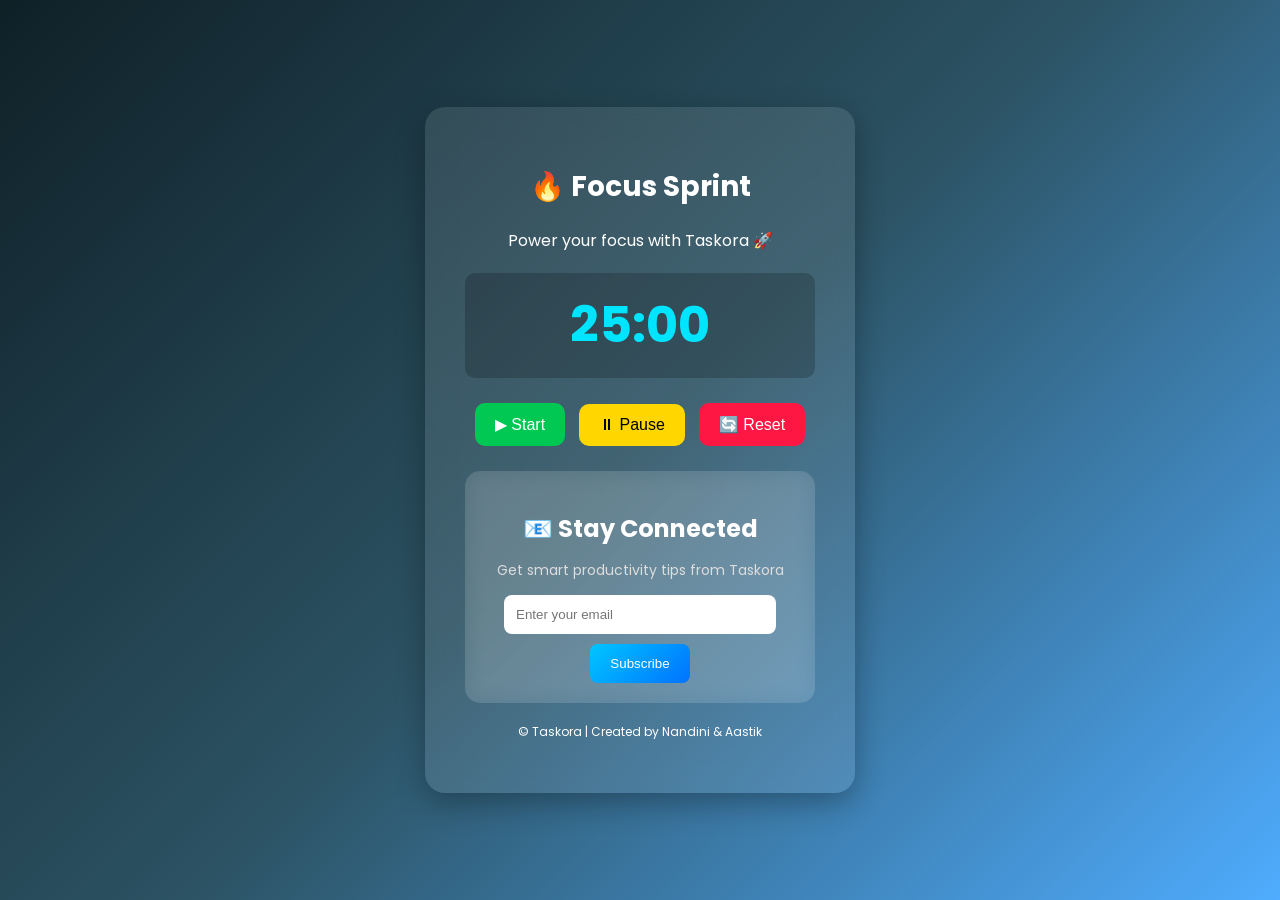
==== index_pomodoro.html @ 94656484 "Add files via upload" ====
<!DOCTYPE html>
<html lang="en">
<head>
    <meta charset="UTF-8">
    <meta name="viewport" content="width=device-width, initial-scale=1.0">
    <title>Taskora | Focus Sprint</title>

    <!-- Font -->
    <link href="https://fonts.googleapis.com/css2?family=Poppins:wght@300;500;700&display=swap" rel="stylesheet">

    <!-- CSS -->
    <link rel="stylesheet" href="styles.css">
</head>

<body>

    <div class="container">

        <!-- TITLE -->
        <h1>🔥 Focus Sprint</h1>
        <p>Power your focus with Taskora 🚀</p>

        <!-- TIMER -->
        <div class="timer">
            <span id="minutes">25</span>:<span id="seconds">00</span>
        </div>

        <!-- BUTTONS -->
        <div class="buttons">
            <button id="start">▶ Start</button>
            <button id="pause">⏸ Pause</button>
            <button id="reset">🔄 Reset</button>
        </div>

        <!-- EMAIL -->
        <section class="email-section">
            <h2>📧 Stay Connected</h2>
            <p>Get smart productivity tips from Taskora</p>
            <form class="email-form" action="#" method="post">
                <input type="email" placeholder="Enter your email" required />
                <button type="submit">Subscribe</button>
            </form>
        </section>

        <!-- FOOTER -->
        <p style="margin-top:20px; font-size:12px;">
            © Taskora | Created by Nandini & Aastik
        </p>

    </div>

    <script src="script.js"></script>

</body>
</html>
---- styles.css ----
/* ===== BODY (BACKGROUND) ===== */
body {
  font-family: "Poppins", sans-serif;
  text-align: center;
  background: linear-gradient(135deg, #0f2027, #2c5364, #4facfe);
  height: 100vh;
  display: flex;
  justify-content: center;
  align-items: center;
  margin: 0;
  color: white;
}

/* ===== MAIN CONTAINER ===== */
.container {
  background: rgba(255, 255, 255, 0.1);
  padding: 40px;
  border-radius: 20px;
  box-shadow: 0 10px 30px rgba(0, 0, 0, 0.3);
  backdrop-filter: blur(15px);
  transition: 0.3s;
  width: 350px;
}

.container:hover {
  transform: translateY(-5px);
}

/* ===== HEADING ===== */
h1 {
  font-size: 28px;
  margin-bottom: 20px;
  color: #ffffff;
}

/* ===== BUTTON GROUP (HOME PAGE) ===== */
.button-group {
  display: flex;
  flex-direction: column;
  gap: 15px;
}

/* ===== BUTTON STYLE ===== */
.btn {
  padding: 12px 25px;
  font-size: 18px;
  color: white;
  background: linear-gradient(135deg, #00c6ff, #0072ff);
  border: none;
  border-radius: 30px;
  cursor: pointer;
  text-decoration: none;
  display: inline-block;
  transition: 0.3s;
  box-shadow: 0 4px 15px rgba(0, 0, 0, 0.4);
}

.btn:hover {
  transform: scale(1.05);
  background: linear-gradient(135deg, #0072ff, #00c6ff);
}



/* ===== TIMER ===== */
.timer {
  font-size: 50px;
  font-weight: bold;
  color: #00e5ff;
  margin: 20px 0;
  padding: 15px;
  border-radius: 10px;
  background: rgba(0, 0, 0, 0.2);
}

/* ===== TIMER BUTTONS ===== */
.buttons button {
  padding: 12px 20px;
  font-size: 16px;
  border: none;
  border-radius: 10px;
  cursor: pointer;
  margin: 5px;
  transition: 0.3s;
}

/* START BUTTON */
#start {
  background-color: #00c853;
  color: white;
}

/* PAUSE BUTTON */
#pause {
  background-color: #ffd600;
  color: black;
}

/* RESET BUTTON */
#reset {
  background-color: #ff1744;
  color: white;
}

/* BUTTON HOVER */
.buttons button:hover {
  transform: scale(1.1);
}



@keyframes bounce {
  0% { transform: translateY(0); }
  100% { transform: translateY(-10px); }
}

/* ===== EMAIL SECTION ===== */
.email-section {
  margin-top: 20px;
  padding: 20px;
  background: rgba(255,255,255,0.1);
  border-radius: 15px;
  backdrop-filter: blur(10px);
}

.email-section h2 {
  color: #ffffff;
  margin-bottom: 10px;
}

.email-section p {
  color: #ddd;
  font-size: 14px;
}

/* INPUT BOX */
.email-form input[type="email"] {
  padding: 12px;
  width: 80%;
  border: none;
  border-radius: 8px;
  outline: none;
  margin-bottom: 10px;
}

/* SUBMIT BUTTON */
.email-form button {
  padding: 12px 20px;
  background: linear-gradient(135deg, #00c6ff, #0072ff);
  border: none;
  border-radius: 8px;
  color: white;
  cursor: pointer;
  transition: 0.3s;
}

.email-form button:hover {
  transform: scale(1.05);
}
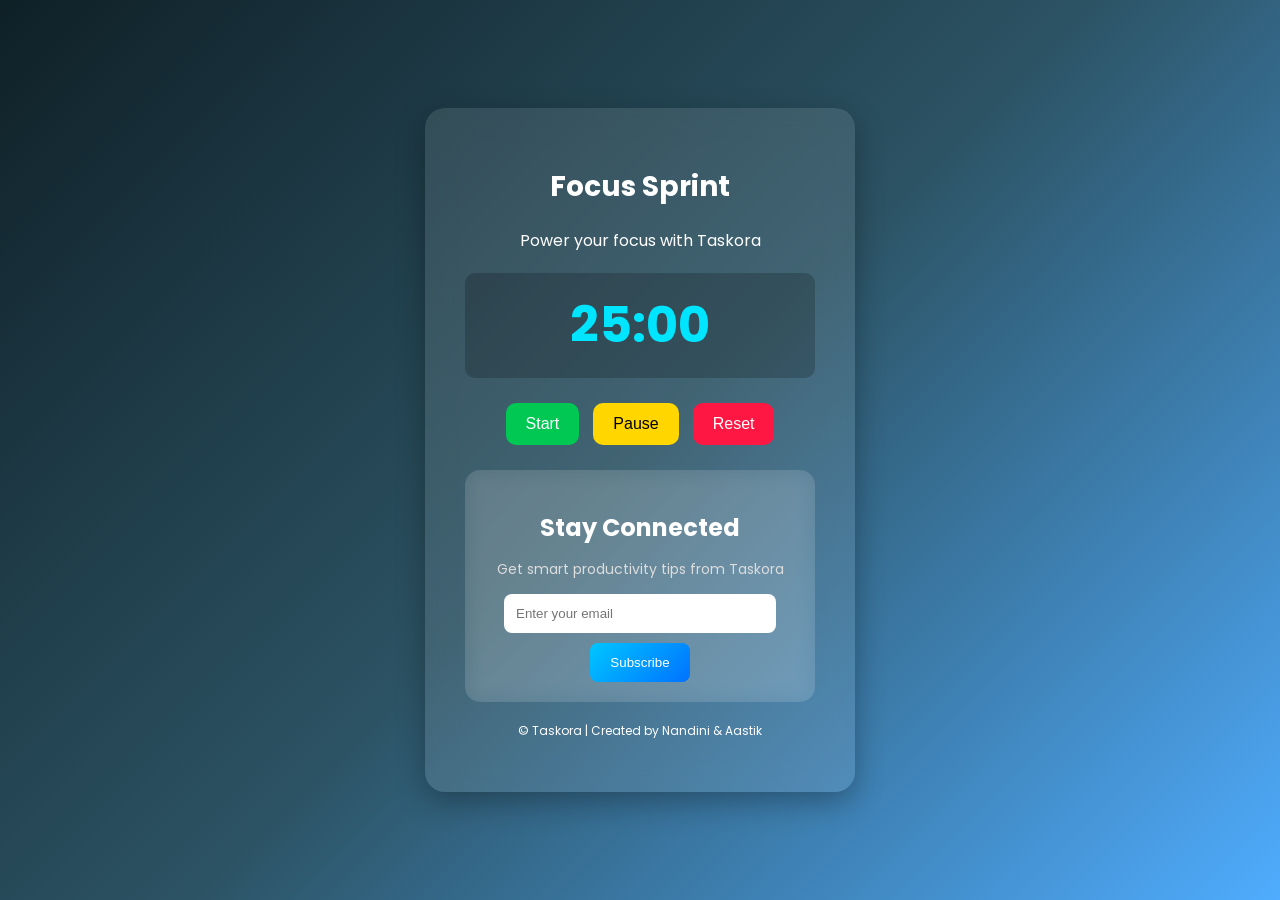
==== commit 588a1422: "Refactor HTML structure and update content" ====
--- a/index_pomodoro.html
+++ b/index_pomodoro.html
@@ -16,33 +16,33 @@
 
     <div class="container">
 
-        <!-- TITLE -->
-        <h1>🔥 Focus Sprint</h1>
-        <p>Power your focus with Taskora 🚀</p>
+        <h1>Focus Sprint</h1>
+        <p>Power your focus with Taskora</p>
 
-        <!-- TIMER -->
         <div class="timer">
             <span id="minutes">25</span>:<span id="seconds">00</span>
         </div>
 
-        <!-- BUTTONS -->
         <div class="buttons">
-            <button id="start">▶ Start</button>
-            <button id="pause">⏸ Pause</button>
-            <button id="reset">🔄 Reset</button>
+            <button id="start">Start</button>
+            <button id="pause">Pause</button>
+            <button id="reset">Reset</button>
         </div>
 
-        <!-- EMAIL -->
         <section class="email-section">
-            <h2>📧 Stay Connected</h2>
+            <h2>Stay Connected</h2>
             <p>Get smart productivity tips from Taskora</p>
-            <form class="email-form" action="#" method="post">
-                <input type="email" placeholder="Enter your email" required />
+
+            <form class="email-form" onsubmit="handleSubscribe(event)">
+                <input type="email" id="emailInput" placeholder="Enter your email" required />
                 <button type="submit">Subscribe</button>
             </form>
+
+            <p id="successMsg" style="display:none; color: lightgreen; margin-top:10px;">
+                Successfully subscribed!
+            </p>
         </section>
 
-        <!-- FOOTER -->
         <p style="margin-top:20px; font-size:12px;">
             © Taskora | Created by Nandini & Aastik
         </p>
@@ -51,5 +51,18 @@
 
     <script src="script.js"></script>
 
+    <script>
+        function handleSubscribe(e) {
+            e.preventDefault();
+
+            const email = document.getElementById("emailInput").value;
+
+            if (email === "") return;
+
+            document.getElementById("successMsg").style.display = "block";
+            document.getElementById("emailInput").value = "";
+        }
+    </script>
+
 </body>
-</html>+</html>
